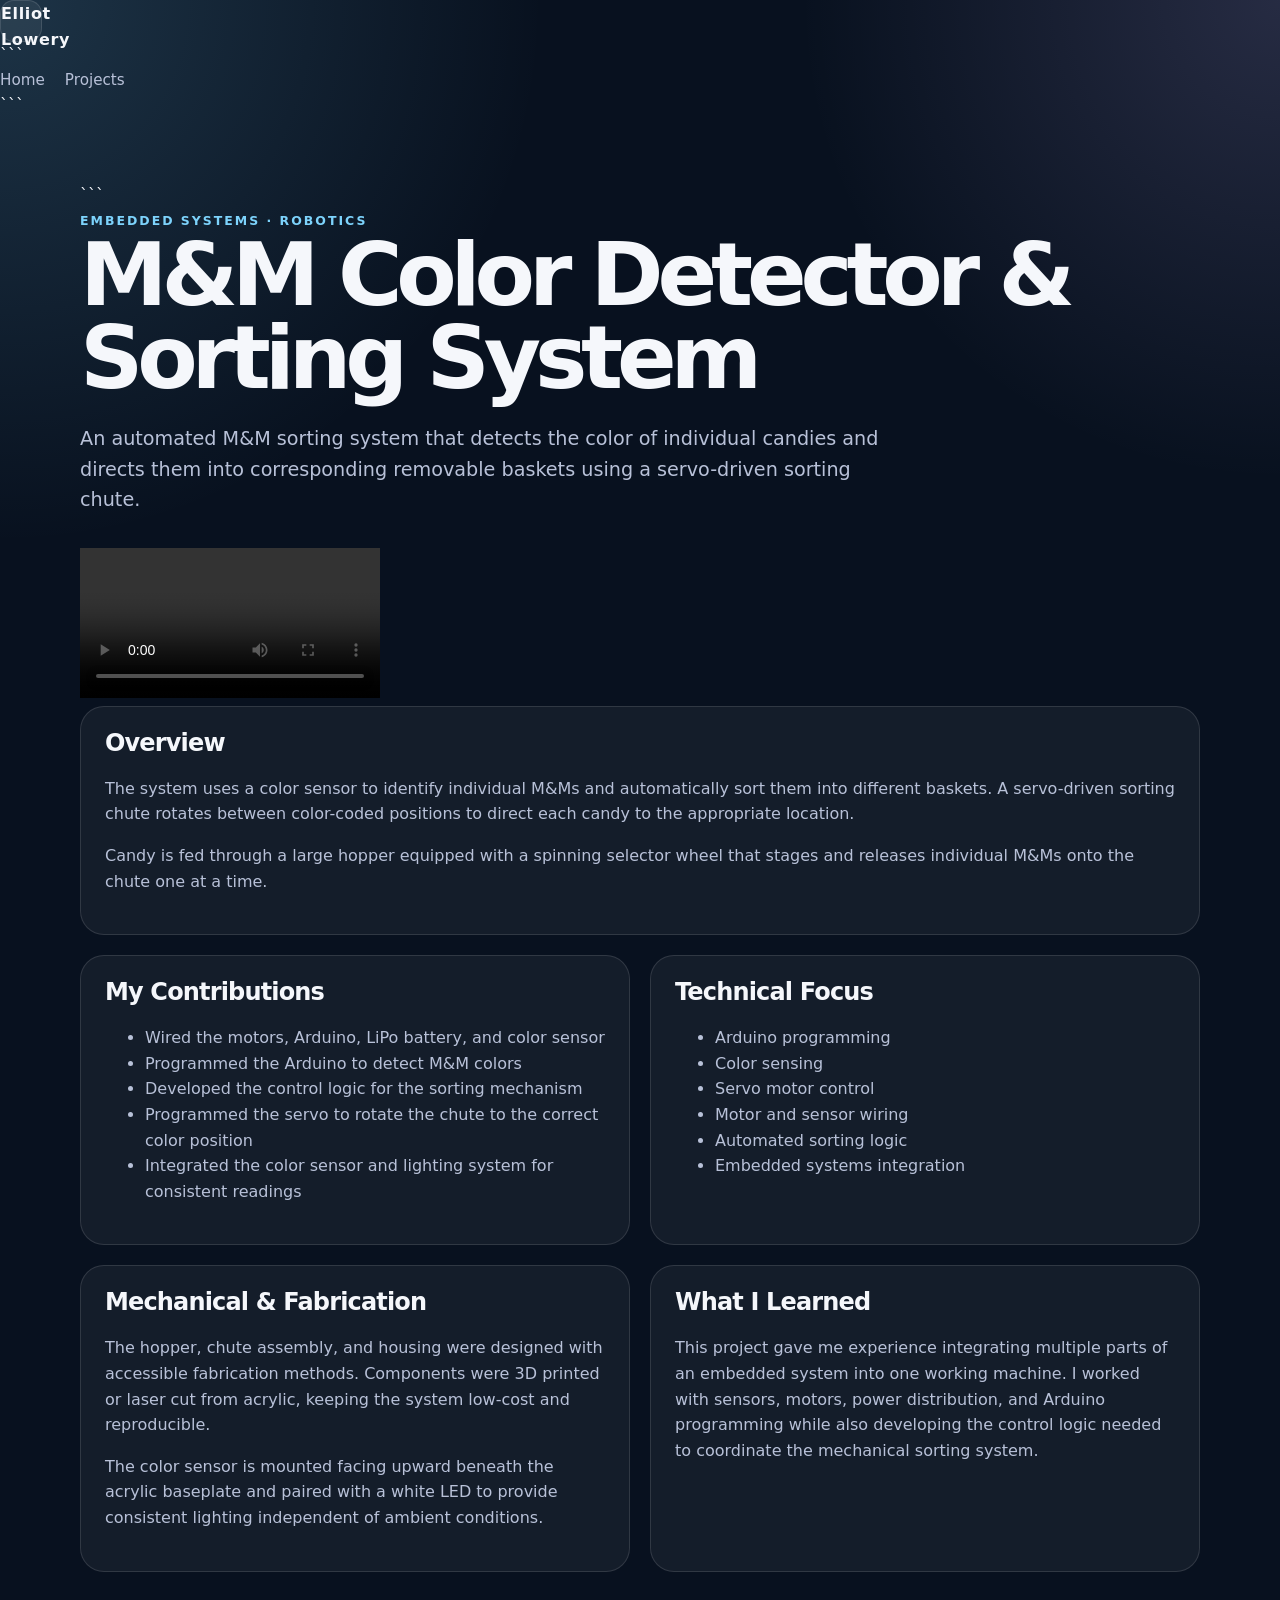
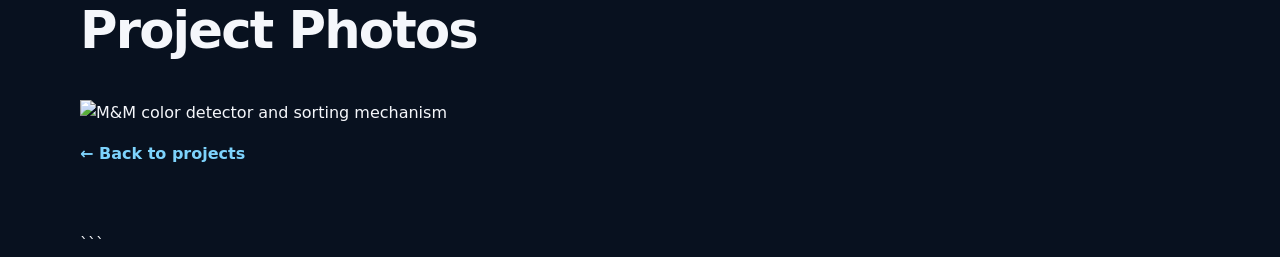
==== projects/mm-color-detector.html @ 4b1e114d "Add M&M Color Detector project HTML page This HTML file describes an M&M color detector and sorting " ====
<!DOCTYPE html>

<html lang="en">
<head>
  <meta charset="UTF-8">
  <meta name="viewport" content="width=device-width, initial-scale=1.0">
  <title>M&M Color Detector & Sorting System</title>
  <link rel="stylesheet" href="../styles.css">
</head>

<body>

  <header>
    <nav>
      <a href="../index.html" class="logo">Elliot Lowery</a>

```
  <div class="nav-links">
    <a href="../index.html">Home</a>
    <a href="../index.html#projects">Projects</a>
  </div>
</nav>
```

  </header>

  <main>
    <section class="section project-detail">

```
  <div class="section-heading">
    <span class="eyebrow">Embedded Systems · Robotics</span>
    <h1>M&M Color Detector & Sorting System</h1>
  </div>

  <p class="detail-summary">
    An automated M&M sorting system that detects the color of individual
    candies and directs them into corresponding removable baskets using
    a servo-driven sorting chute.
  </p>

  <!-- Demonstration Video -->
  <div class="project-video-container">
    <video class="project-video" controls>
      <source src="../images/mm-detector/mm-detector-video.mp4" type="video/mp4">
      Your browser does not support the video tag.
    </video>
  </div>

  <div class="detail-grid">

    <section>
      <h2>Overview</h2>
      <p>
        The system uses a color sensor to identify individual M&Ms and
        automatically sort them into different baskets. A servo-driven
        sorting chute rotates between color-coded positions to direct
        each candy to the appropriate location.
      </p>

      <p>
        Candy is fed through a large hopper equipped with a spinning
        selector wheel that stages and releases individual M&Ms onto
        the chute one at a time.
      </p>
    </section>

    <section>
      <h2>My Contributions</h2>
      <ul>
        <li>Wired the motors, Arduino, LiPo battery, and color sensor</li>
        <li>Programmed the Arduino to detect M&M colors</li>
        <li>Developed the control logic for the sorting mechanism</li>
        <li>Programmed the servo to rotate the chute to the correct color position</li>
        <li>Integrated the color sensor and lighting system for consistent readings</li>
      </ul>
    </section>

    <section>
      <h2>Technical Focus</h2>
      <ul>
        <li>Arduino programming</li>
        <li>Color sensing</li>
        <li>Servo motor control</li>
        <li>Motor and sensor wiring</li>
        <li>Automated sorting logic</li>
        <li>Embedded systems integration</li>
      </ul>
    </section>

    <section>
      <h2>Mechanical & Fabrication</h2>
      <p>
        The hopper, chute assembly, and housing were designed with
        accessible fabrication methods. Components were 3D printed or
        laser cut from acrylic, keeping the system low-cost and
        reproducible.
      </p>

      <p>
        The color sensor is mounted facing upward beneath the acrylic
        baseplate and paired with a white LED to provide consistent
        lighting independent of ambient conditions.
      </p>
    </section>

    <section>
      <h2>What I Learned</h2>
      <p>
        This project gave me experience integrating multiple parts of
        an embedded system into one working machine. I worked with
        sensors, motors, power distribution, and Arduino programming
        while also developing the control logic needed to coordinate
        the mechanical sorting system.
      </p>
    </section>

  </div>

  <!-- Project Photos -->
  <section class="project-gallery-section">
    <h2>Project Photos</h2>

    <div class="project-gallery">
      <img
        src="../images/mm-detector/IMG_9226.jpg"
        alt="M&M color detector and sorting mechanism">
    </div>
  </section>

  <a href="../index.html#projects" class="project-link">
    ← Back to projects
  </a>

</section>
```

  </main>

</body>
</html>
---- styles.css ----
:root {
  --bg: #08111f;
  --panel: #101b2e;
  --panel-2: #14213a;
  --text: #f5f7fb;
  --muted: #b8c1d8;
  --line: rgba(255, 255, 255, 0.12);
  --accent: #7dd3fc;
  --accent-2: #c4b5fd;
  --max-width: 1120px;
}

* {
  box-sizing: border-box;
}

html {
  scroll-behavior: smooth;
}

body {
  margin: 0;
  font-family: Inter, ui-sans-serif, system-ui, -apple-system, BlinkMacSystemFont, "Segoe UI", sans-serif;
  background:
    radial-gradient(circle at top left, rgba(125, 211, 252, 0.18), transparent 34rem),
    radial-gradient(circle at top right, rgba(196, 181, 253, 0.16), transparent 30rem),
    var(--bg);
  color: var(--text);
  line-height: 1.6;
}

a {
  color: inherit;
  text-decoration: none;
}

.site-header,
main,
footer {
  width: min(var(--max-width), calc(100% - 2rem));
  margin: 0 auto;
}

.nav {
  min-height: 72px;
  display: flex;
  align-items: center;
  justify-content: space-between;
}

.logo {
  width: 42px;
  height: 42px;
  display: grid;
  place-items: center;
  border: 1px solid var(--line);
  border-radius: 14px;
  background: rgba(255, 255, 255, 0.06);
  font-weight: 800;
  letter-spacing: 0.04em;
}

.nav-links {
  display: flex;
  gap: 1.25rem;
  color: var(--muted);
  font-size: 0.95rem;
}

.nav-links a:hover {
  color: var(--text);
}

.hero {
  display: grid;
  grid-template-columns: minmax(0, 1.35fr) minmax(280px, 0.65fr);
  gap: 1.5rem;
  align-items: stretch;
  padding: 5.5rem 0 4rem;
}

.eyebrow,
.section-label {
  margin: 0 0 0.75rem;
  color: var(--accent);
  text-transform: uppercase;
  letter-spacing: 0.16em;
  font-size: 0.78rem;
  font-weight: 800;
}

.hero h1 {
  margin: 0;
  font-size: clamp(3.2rem, 9vw, 6.5rem);
  letter-spacing: -0.08em;
  line-height: 0.9;
}

.hero-summary {
  max-width: 680px;
  margin: 1.5rem 0 0;
  color: var(--muted);
  font-size: clamp(1.05rem, 2vw, 1.35rem);
}

.hero-actions {
  display: flex;
  flex-wrap: wrap;
  gap: 0.85rem;
  margin-top: 2rem;
}

.button {
  display: inline-flex;
  align-items: center;
  justify-content: center;
  min-height: 46px;
  padding: 0 1.1rem;
  border-radius: 999px;
  font-weight: 800;
  border: 1px solid var(--line);
}

.button.primary {
  background: linear-gradient(135deg, var(--accent), var(--accent-2));
  color: #06101f;
}

.button.secondary {
  color: var(--text);
  background: rgba(255, 255, 255, 0.06);
}

.hero-card,
.project-card,
.contact-card,
.timeline-item {
  border: 1px solid var(--line);
  background: linear-gradient(180deg, rgba(255, 255, 255, 0.08), rgba(255, 255, 255, 0.035));
  border-radius: 28px;
  box-shadow: 0 24px 80px rgba(0, 0, 0, 0.24);
}

.hero-card {
  padding: 1.5rem;
}

.hero-card h2,
.project-card h3,
.timeline-item h3,
.contact-card h2,
.section h2 {
  margin-top: 0;
  letter-spacing: -0.035em;
  line-height: 1.05;
}

.hero-card ul,
.project-card ul {
  padding-left: 1.1rem;
  color: var(--muted);
}

.section {
  padding: 4rem 0;
}

.intro-grid,
.split-section {
  display: grid;
  grid-template-columns: 0.8fr 1.2fr;
  gap: 2rem;
  border-top: 1px solid var(--line);
}

.section h2 {
  font-size: clamp(2rem, 4vw, 3.4rem);
}

.section > p,
.intro-grid > p,
.timeline-item > p,
.contact-card p {
  color: var(--muted);
}

.section-heading {
  margin-bottom: 1.5rem;
}

.project-grid {
  display: grid;
  grid-template-columns: repeat(2, minmax(0, 1fr));
  gap: 1rem;
}

.project-card {
  padding: 1.35rem;
}

.project-card.featured {
  grid-column: span 2;
  background:
    linear-gradient(135deg, rgba(125, 211, 252, 0.14), rgba(196, 181, 253, 0.1)),
    var(--panel);
}

.card-topline {
  display: flex;
  flex-wrap: wrap;
  justify-content: space-between;
  gap: 0.5rem;
  color: var(--accent);
  font-size: 0.8rem;
  font-weight: 800;
  text-transform: uppercase;
  letter-spacing: 0.08em;
  margin-bottom: 1rem;
}

.skill-cloud {
  display: flex;
  flex-wrap: wrap;
  gap: 0.75rem;
}

.skill-cloud span {
  padding: 0.75rem 0.95rem;
  border-radius: 999px;
  background: rgba(255, 255, 255, 0.07);
  border: 1px solid var(--line);
  color: var(--text);
  font-weight: 700;
}

.timeline {
  display: grid;
  gap: 1rem;
}

.timeline-item {
  padding: 1.25rem;
  display: grid;
  grid-template-columns: 0.75fr 1.25fr;
  gap: 1.5rem;
}

.muted {
  color: var(--muted);
  margin: 0.35rem 0 0;
}

.contact-card {
  padding: 2rem;
  background:
    linear-gradient(135deg, rgba(125, 211, 252, 0.16), rgba(196, 181, 253, 0.1)),
    var(--panel-2);
}

.contact-links {
  display: flex;
  flex-wrap: wrap;
  gap: 0.75rem;
  margin-top: 1.5rem;
}

.contact-links a {
  border: 1px solid var(--line);
  border-radius: 999px;
  padding: 0.75rem 1rem;
  background: rgba(255, 255, 255, 0.08);
  font-weight: 800;
}

footer {
  padding: 2rem 0 3rem;
  color: var(--muted);
  border-top: 1px solid var(--line);
}

@media (max-width: 760px) {
  .nav {
    align-items: flex-start;
    gap: 1rem;
    padding-top: 1rem;
  }

  .nav,
  .nav-links {
    flex-direction: column;
  }

  .nav-links {
    gap: 0.7rem;
  }

  .hero,
  .intro-grid,
  .split-section,
  .timeline-item {
    grid-template-columns: 1fr;
  }

  .hero {
    padding-top: 3rem;
  }

  .project-grid {
    grid-template-columns: 1fr;
  }

  .project-card.featured {
    grid-column: auto;
  }
}


.project-link {
  display: inline-flex;
  margin-top: 1rem;
  color: var(--accent);
  font-weight: 800;
}

.project-link:hover {
  text-decoration: underline;
}

.project-detail h1 {
  margin: 0;
  font-size: clamp(2.8rem, 7vw, 5.5rem);
  line-height: 0.95;
  letter-spacing: -0.07em;
}

.detail-summary {
  max-width: 820px;
  color: var(--muted);
  font-size: 1.2rem;
  margin: 1.25rem 0 2rem;
}

.detail-grid {
  display: grid;
  grid-template-columns: 1fr 1fr;
  gap: 1.25rem;
  margin-bottom: 2rem;
}

.detail-grid section {
  padding: 1.5rem;
  border: 1px solid var(--line);
  border-radius: 24px;
  background: rgba(255, 255, 255, 0.05);
}

.detail-grid section:first-child {
  grid-column: span 2;
}

.detail-grid h2 {
  font-size: 1.5rem;
}

.detail-grid p,
.detail-grid li {
  color: var(--muted);
}

@media (max-width: 760px) {
  .detail-grid {
    grid-template-columns: 1fr;
  }

  .detail-grid section:first-child {
    grid-column: auto;
  }
}
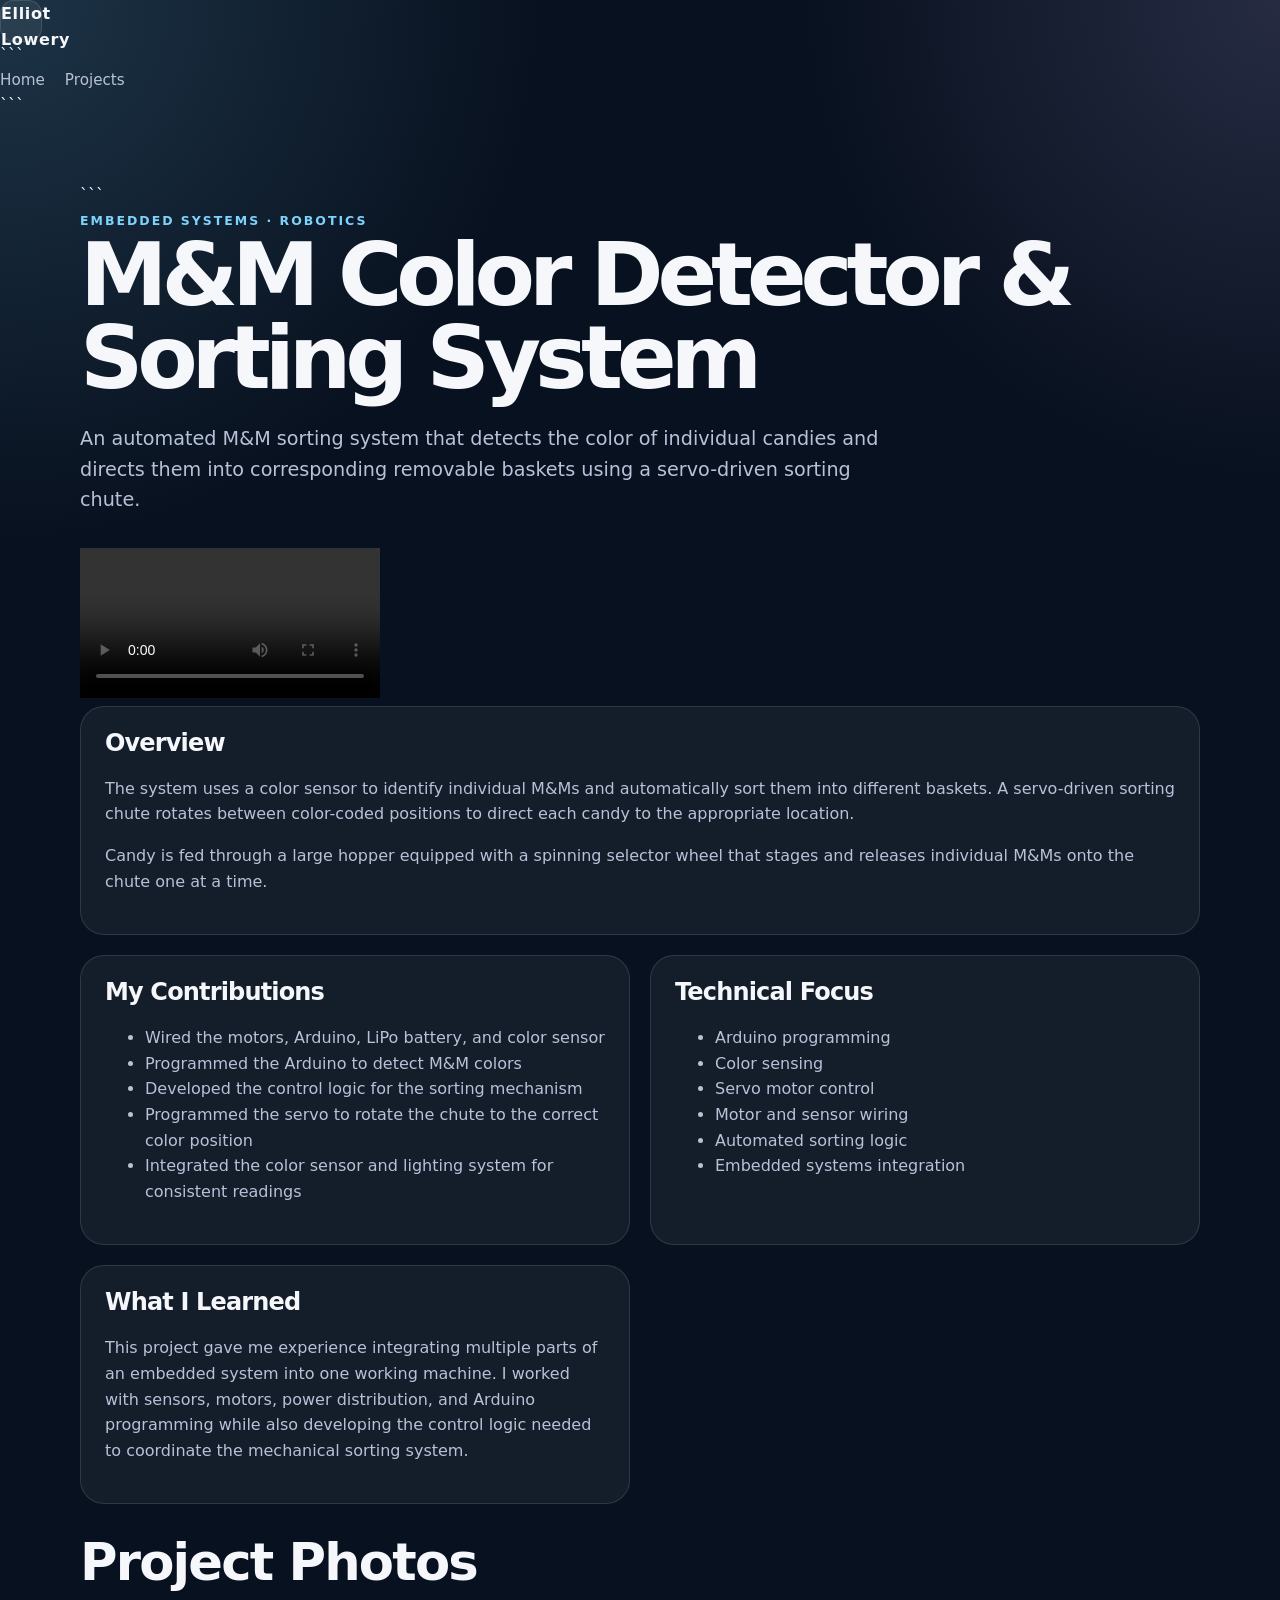
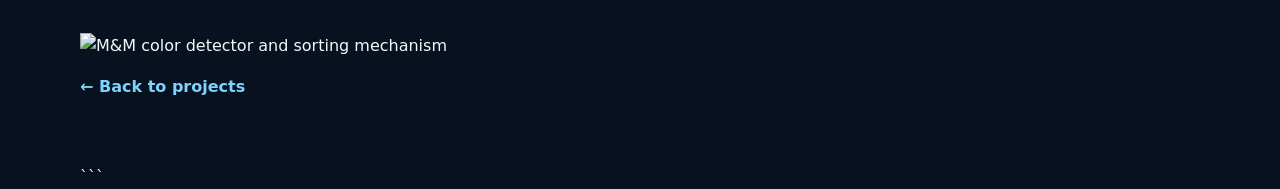
==== commit c87c13a5: "Remove Mechanical & Fabrication section from HTML Removed the Mechanical & Fabrication section and i" ====
--- a/projects/mm-color-detector.html
+++ b/projects/mm-color-detector.html
@@ -88,21 +88,7 @@
       </ul>
     </section>
 
-    <section>
-      <h2>Mechanical & Fabrication</h2>
-      <p>
-        The hopper, chute assembly, and housing were designed with
-        accessible fabrication methods. Components were 3D printed or
-        laser cut from acrylic, keeping the system low-cost and
-        reproducible.
-      </p>
 
-      <p>
-        The color sensor is mounted facing upward beneath the acrylic
-        baseplate and paired with a white LED to provide consistent
-        lighting independent of ambient conditions.
-      </p>
-    </section>
 
     <section>
       <h2>What I Learned</h2>
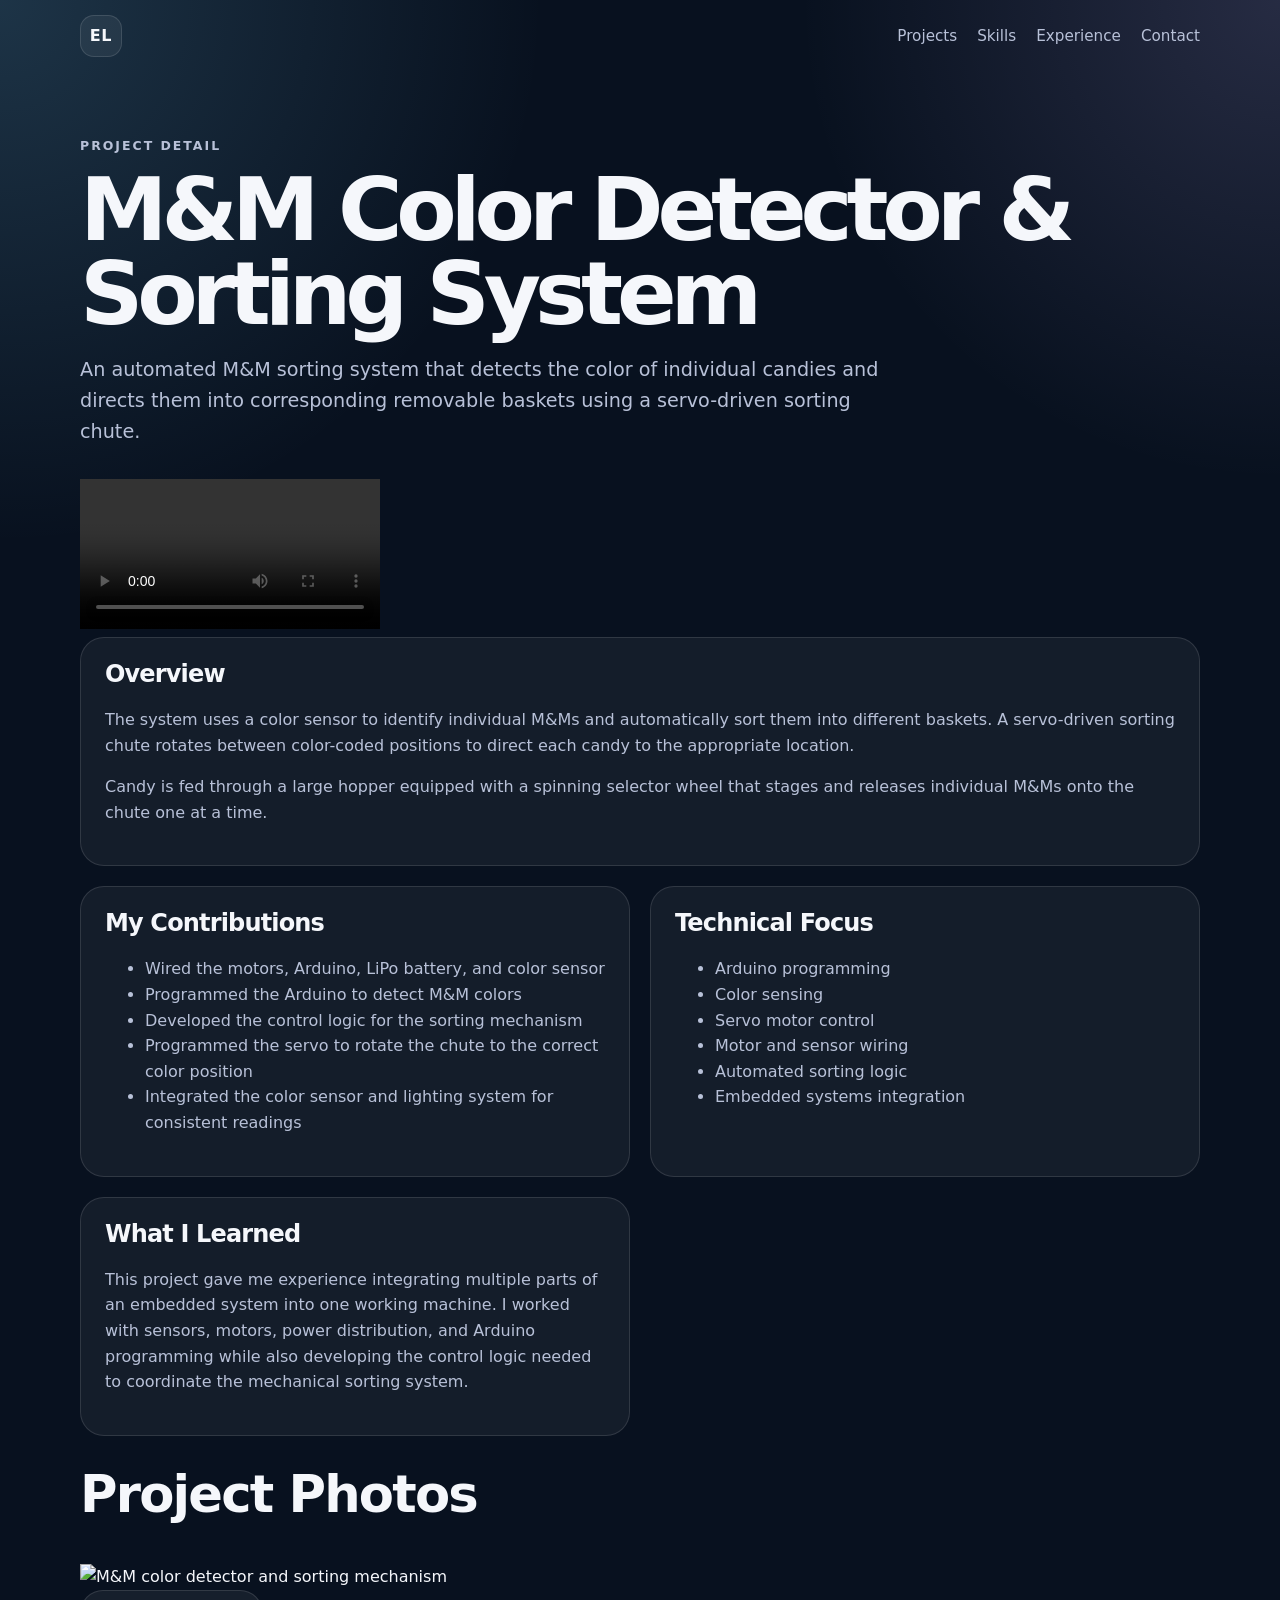
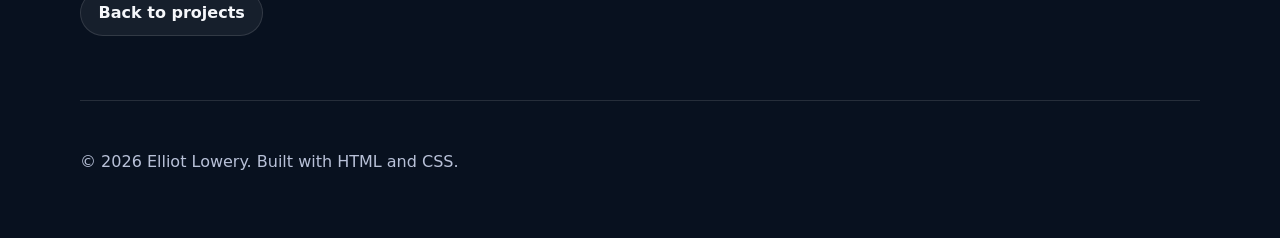
==== commit 6eea5657: "Update mm-color-detector.html" ====
--- a/projects/mm-color-detector.html
+++ b/projects/mm-color-detector.html
@@ -1,127 +1,132 @@
 <!DOCTYPE html>
-
 <html lang="en">
 <head>
-  <meta charset="UTF-8">
-  <meta name="viewport" content="width=device-width, initial-scale=1.0">
-  <title>M&M Color Detector & Sorting System</title>
-  <link rel="stylesheet" href="../styles.css">
+  <meta charset="UTF-8" />
+  <meta name="viewport" content="width=device-width, initial-scale=1.0" />
+  <title>M&M Color Detector & Sorting System | Elliot Lowery</title>
+  <link rel="stylesheet" href="../styles.css" />
 </head>
 
 <body>
+  <header class="site-header">
+    <nav class="nav">
+      <a class="logo" href="../index.html">EL</a>
 
-  <header>
-    <nav>
-      <a href="../index.html" class="logo">Elliot Lowery</a>
-
-```
-  <div class="nav-links">
-    <a href="../index.html">Home</a>
-    <a href="../index.html#projects">Projects</a>
-  </div>
-</nav>
-```
-
+      <div class="nav-links">
+        <a href="../index.html#projects">Projects</a>
+        <a href="../index.html#skills">Skills</a>
+        <a href="../index.html#experience">Experience</a>
+        <a href="../index.html#contact">Contact</a>
+      </div>
+    </nav>
   </header>
 
   <main>
     <section class="section project-detail">
+      <p class="section-label">Project Detail</p>
 
-```
-  <div class="section-heading">
-    <span class="eyebrow">Embedded Systems · Robotics</span>
-    <h1>M&M Color Detector & Sorting System</h1>
-  </div>
+      <h1>M&M Color Detector & Sorting System</h1>
 
-  <p class="detail-summary">
-    An automated M&M sorting system that detects the color of individual
-    candies and directs them into corresponding removable baskets using
-    a servo-driven sorting chute.
-  </p>
-
-  <!-- Demonstration Video -->
-  <div class="project-video-container">
-    <video class="project-video" controls>
-      <source src="../images/mm-detector/mm-detector-video.mp4" type="video/mp4">
-      Your browser does not support the video tag.
-    </video>
-  </div>
-
-  <div class="detail-grid">
-
-    <section>
-      <h2>Overview</h2>
-      <p>
-        The system uses a color sensor to identify individual M&Ms and
-        automatically sort them into different baskets. A servo-driven
-        sorting chute rotates between color-coded positions to direct
-        each candy to the appropriate location.
+      <p class="detail-summary">
+        An automated M&M sorting system that detects the color of individual
+        candies and directs them into corresponding removable baskets using
+        a servo-driven sorting chute.
       </p>
 
-      <p>
-        Candy is fed through a large hopper equipped with a spinning
-        selector wheel that stages and releases individual M&Ms onto
-        the chute one at a time.
-      </p>
+      <!-- Demonstration Video -->
+      <div class="project-video-container">
+        <video class="project-video" controls>
+          <source
+            src="../images/mm-detector/mm-detector-video.mp4"
+            type="video/mp4"
+          />
+          Your browser does not support the video tag.
+        </video>
+      </div>
+
+      <div class="detail-grid">
+
+        <section>
+          <h2>Overview</h2>
+
+          <p>
+            The system uses a color sensor to identify individual M&Ms and
+            automatically sort them into different baskets. A servo-driven
+            sorting chute rotates between color-coded positions to direct
+            each candy to the appropriate location.
+          </p>
+
+          <p>
+            Candy is fed through a large hopper equipped with a spinning
+            selector wheel that stages and releases individual M&Ms onto
+            the chute one at a time.
+          </p>
+        </section>
+
+        <section>
+          <h2>My Contributions</h2>
+
+          <ul>
+            <li>Wired the motors, Arduino, LiPo battery, and color sensor</li>
+            <li>Programmed the Arduino to detect M&M colors</li>
+            <li>Developed the control logic for the sorting mechanism</li>
+            <li>Programmed the servo to rotate the chute to the correct color position</li>
+            <li>Integrated the color sensor and lighting system for consistent readings</li>
+          </ul>
+        </section>
+
+        <section>
+          <h2>Technical Focus</h2>
+
+          <ul>
+            <li>Arduino programming</li>
+            <li>Color sensing</li>
+            <li>Servo motor control</li>
+            <li>Motor and sensor wiring</li>
+            <li>Automated sorting logic</li>
+            <li>Embedded systems integration</li>
+          </ul>
+        </section>
+
+        <section>
+          <h2>What I Learned</h2>
+
+          <p>
+            This project gave me experience integrating multiple parts of
+            an embedded system into one working machine. I worked with
+            sensors, motors, power distribution, and Arduino programming
+            while also developing the control logic needed to coordinate
+            the mechanical sorting system.
+          </p>
+        </section>
+
+      </div>
+
+      <!-- Project Photos -->
+      <section class="project-gallery-section">
+        <h2>Project Photos</h2>
+
+        <div class="project-gallery">
+          <img
+            src="../images/mm-detector/IMG_9226.jpg"
+            alt="M&M color detector and sorting mechanism"
+          />
+        </div>
+      </section>
+
+      <a class="button secondary" href="../index.html#projects">
+        Back to projects
+      </a>
+
     </section>
-
-    <section>
-      <h2>My Contributions</h2>
-      <ul>
-        <li>Wired the motors, Arduino, LiPo battery, and color sensor</li>
-        <li>Programmed the Arduino to detect M&M colors</li>
-        <li>Developed the control logic for the sorting mechanism</li>
-        <li>Programmed the servo to rotate the chute to the correct color position</li>
-        <li>Integrated the color sensor and lighting system for consistent readings</li>
-      </ul>
-    </section>
-
-    <section>
-      <h2>Technical Focus</h2>
-      <ul>
-        <li>Arduino programming</li>
-        <li>Color sensing</li>
-        <li>Servo motor control</li>
-        <li>Motor and sensor wiring</li>
-        <li>Automated sorting logic</li>
-        <li>Embedded systems integration</li>
-      </ul>
-    </section>
-
-
-
-    <section>
-      <h2>What I Learned</h2>
-      <p>
-        This project gave me experience integrating multiple parts of
-        an embedded system into one working machine. I worked with
-        sensors, motors, power distribution, and Arduino programming
-        while also developing the control logic needed to coordinate
-        the mechanical sorting system.
-      </p>
-    </section>
-
-  </div>
-
-  <!-- Project Photos -->
-  <section class="project-gallery-section">
-    <h2>Project Photos</h2>
-
-    <div class="project-gallery">
-      <img
-        src="../images/mm-detector/IMG_9226.jpg"
-        alt="M&M color detector and sorting mechanism">
-    </div>
-  </section>
-
-  <a href="../index.html#projects" class="project-link">
-    ← Back to projects
-  </a>
-
-</section>
-```
-
   </main>
 
+  <footer>
+    <p>© <span id="year"></span> Elliot Lowery. Built with HTML and CSS.</p>
+  </footer>
+
+  <script>
+    document.getElementById("year").textContent = new Date().getFullYear();
+  </script>
 </body>
 </html>
--- a/styles.css
+++ b/styles.css
@@ -52,6 +52,7 @@
   width: 42px;
   height: 42px;
   display: grid;
+  flex-shrink: 0;
   place-items: center;
   border: 1px solid var(--line);
   border-radius: 14px;
@@ -375,4 +376,4 @@
   .detail-grid section:first-child {
     grid-column: auto;
   }
-}+}
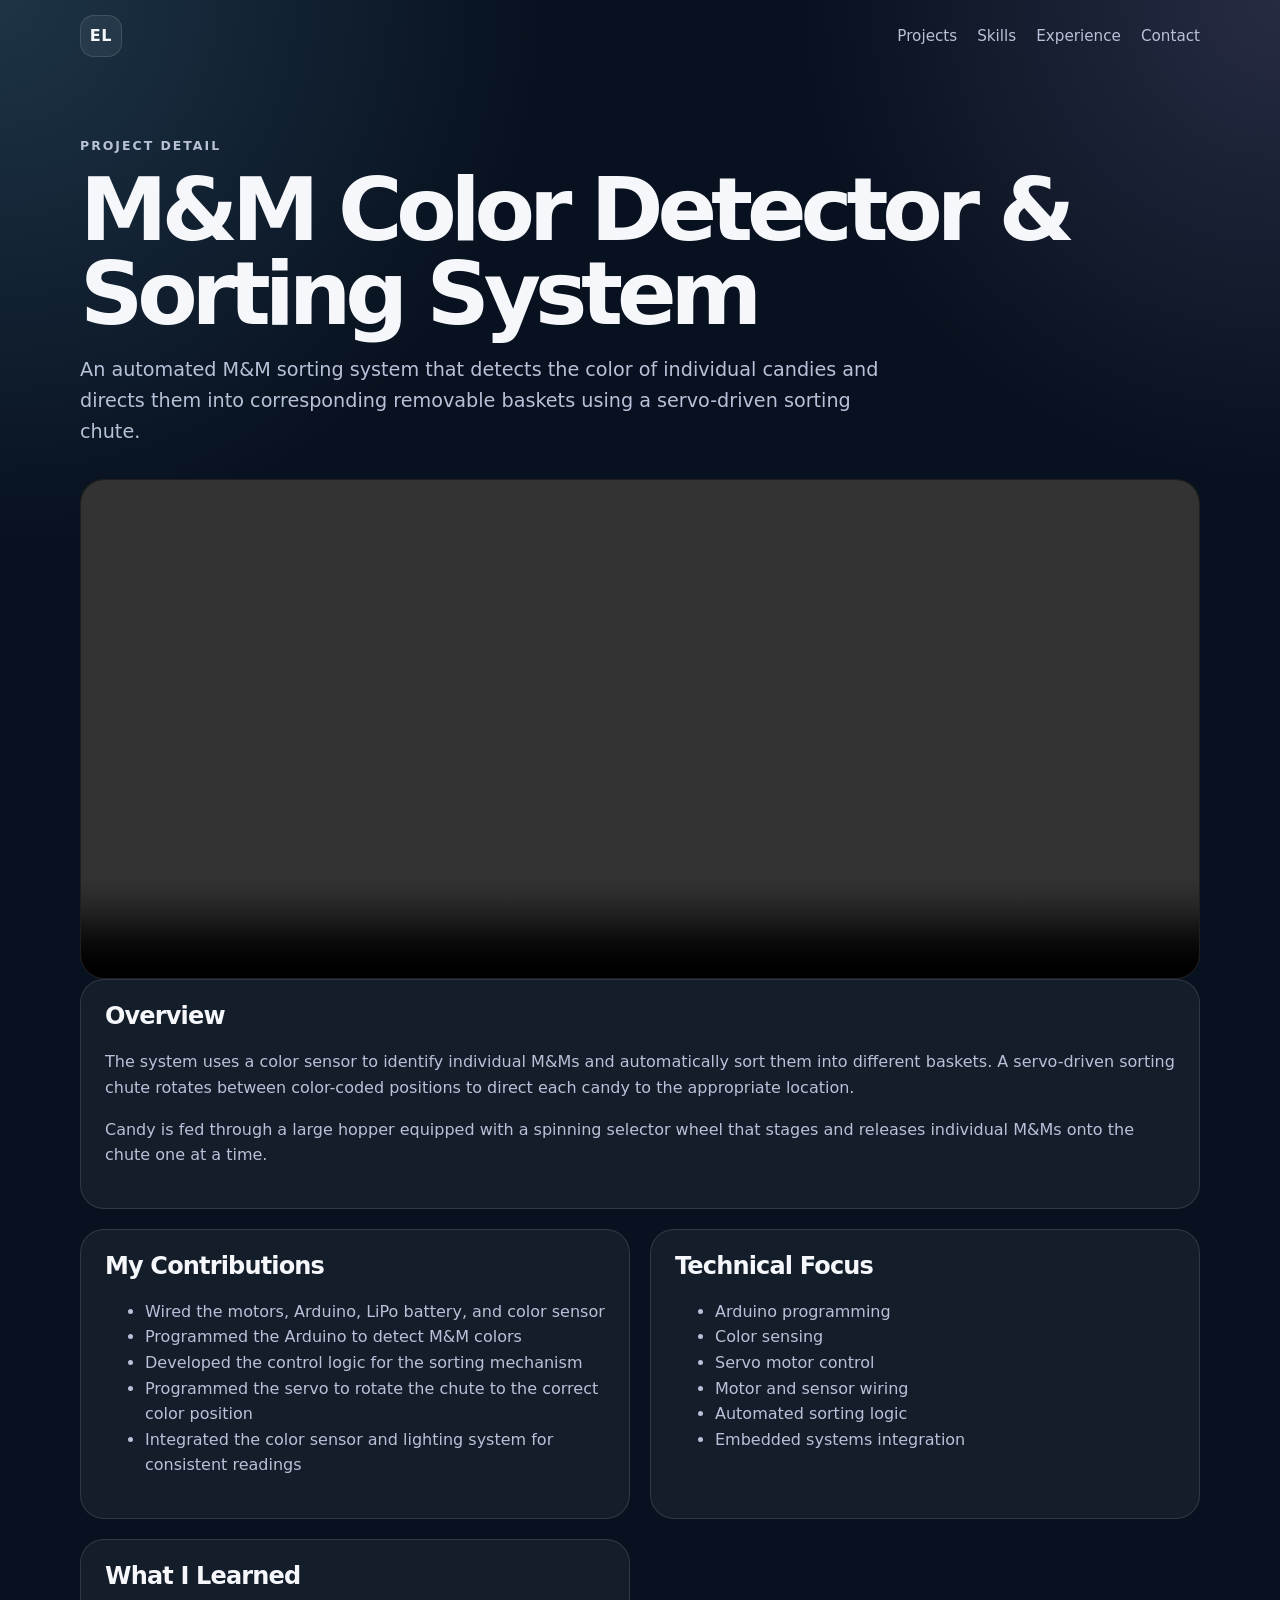
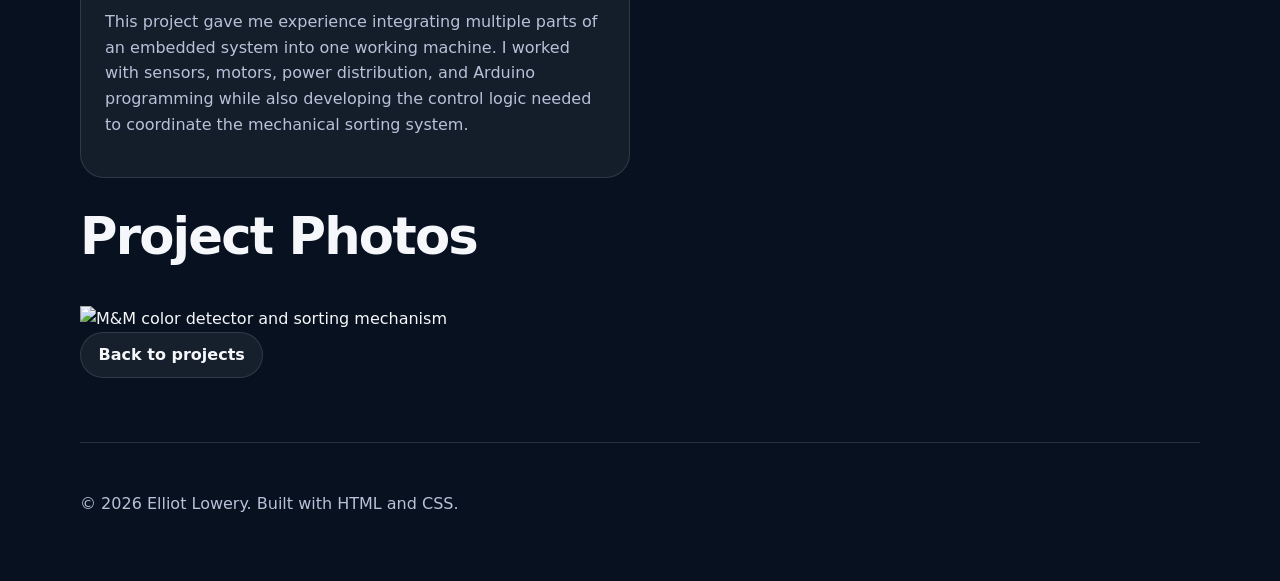
==== commit d5477a18: "Mute the project demonstration video Added 'muted' attribute to the video element." ====
--- a/projects/mm-color-detector.html
+++ b/projects/mm-color-detector.html
@@ -35,9 +35,9 @@
 
       <!-- Demonstration Video -->
       <div class="project-video-container">
-        <video class="project-video" controls>
+        <video class="project-video" controls muted>
           <source
-            src="../images/mm-detector/mm-detector-video.mp4"
+            src="../images/mm-detector/IMG_9221.mp4"
             type="video/mp4"
           />
           Your browser does not support the video tag.
--- a/styles.css
+++ b/styles.css
@@ -218,6 +218,16 @@
   letter-spacing: 0.08em;
   margin-bottom: 1rem;
 }
+.project-video {
+  width: 100%;
+  max-height: 500px;
+  object-fit: contain;
+  display: block;
+  margin: 0 auto;
+  border-radius: 24px;
+  border: 1px solid var(--line);
+  background: #000;
+}
 
 .skill-cloud {
   display: flex;
